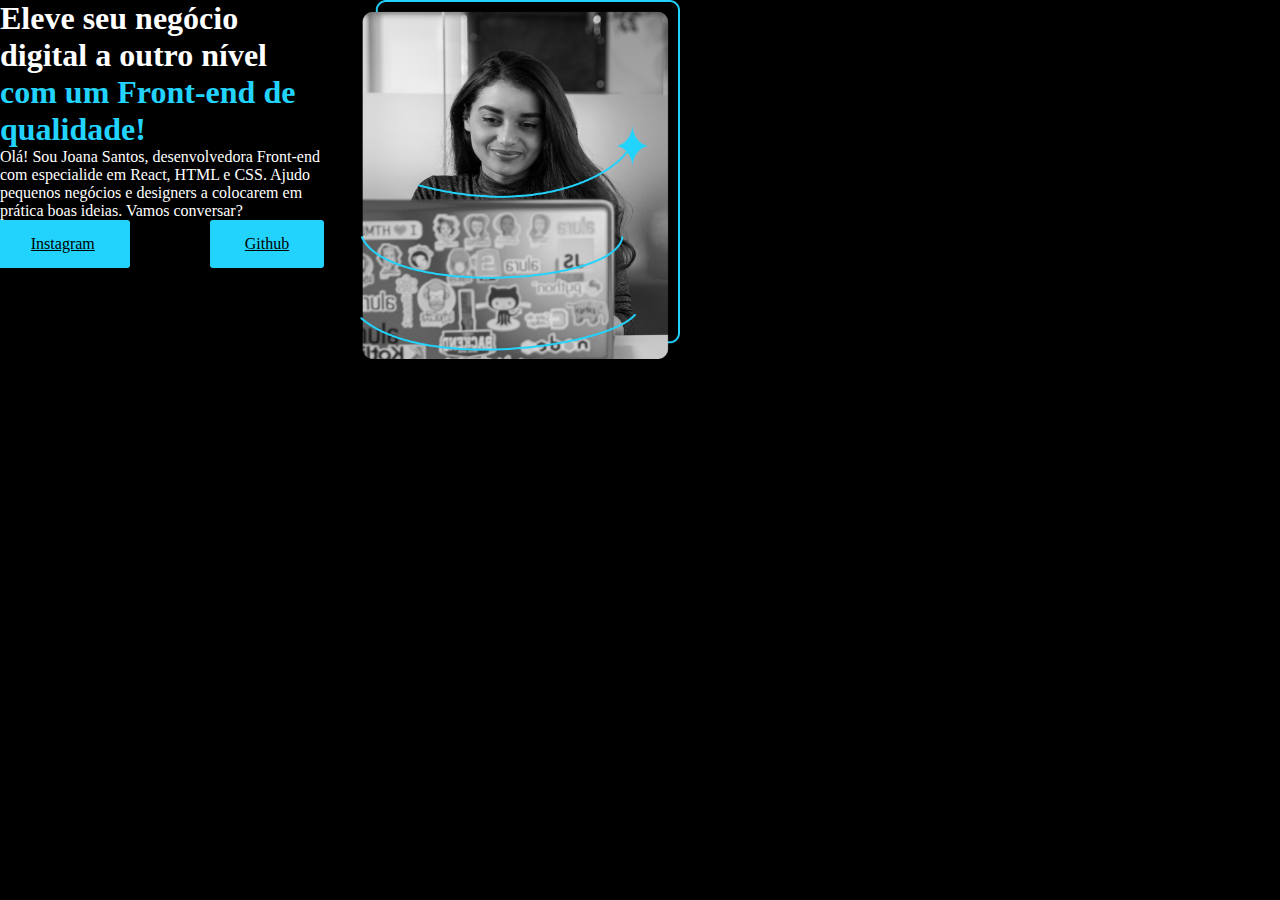
==== index.html @ 4a3dbf20 "Inicial" ====
<!DOCTYPE html>
<html lang="en">
<head>
    <meta charset="UTF-8">
    <meta name="viewport" content="width=device-width, initial-scale=1.0">
    
    <link rel="stylesheet" href="style.css">
    
    <title>Document</title>
</head>
<body class="tema-escuro">
    
    <main class="conteudo-principal">

        <div class="div-descricao">    
            <h1>Eleve seu negócio digital a outro nível <strong class="destaque">com um Front-end de qualidade!</strong></h1>
            <p>
                Olá! Sou Joana Santos, desenvolvedora Front-end com especialide em React, HTML e CSS.
                Ajudo pequenos negócios e designers a colocarem em prática boas ideias. Vamos conversar?
            </p>
        
            <div class="div-botoes">
                <a class="botoes" href="#">Instagram</a>
                <a class="botoes" href="#">Github</a>
            </div>

        </div>

        <img class="imagem" src="Imagem.png" alt="">
    </main>
</body>
</html>
---- style.css ----
*
{
    margin: 0;
    padding: 0;
}

.tema-escuro
{
    background-color: black;
    color: white;
}

body
{
    height: 100vh;
    box-sizing: border-box;
}

.conteudo-principal
{
    display: flex;
    gap: 40px;
}

.div-descricao
{
    width: 25%;   
}

.imagem
{
    width: 25%;
}

.destaque 
{
    color: #22d4fd;
}

.div-botoes
{
    display: flex;
    flex-direction: row;
    gap: 25%;
    justify-content: center;
}

.botoes
{
    background-color: #22d4fd;
    color: black;
    padding: 15px 35px;
    margin: 0;
    border-radius: 3px;
}
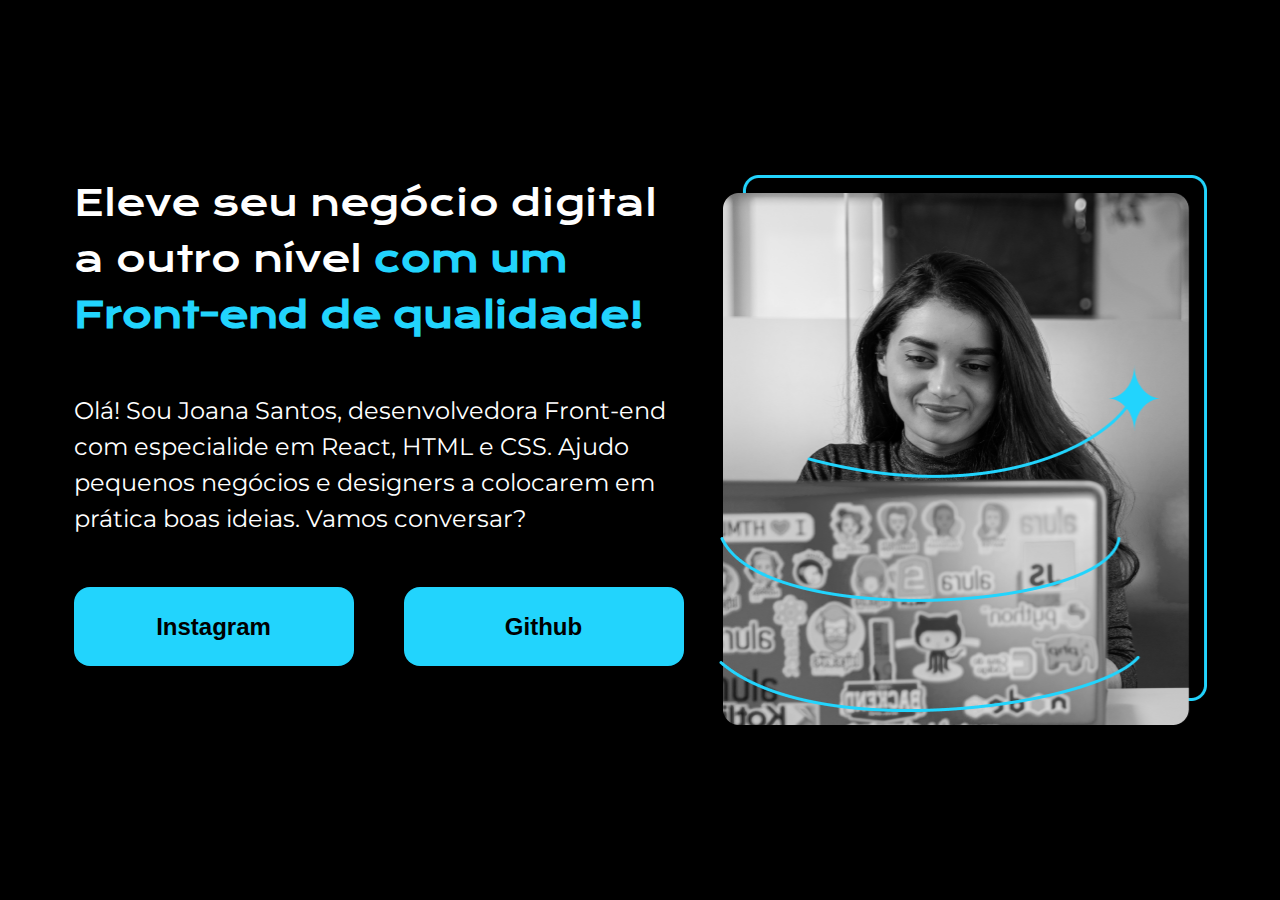
==== commit 6e44e96c: "estilizacao pagina" ====
--- a/index.html
+++ b/index.html
@@ -5,28 +5,30 @@
     <meta name="viewport" content="width=device-width, initial-scale=1.0">
     
     <link rel="stylesheet" href="style.css">
-    
-    <title>Document</title>
+    <title>Eleve seu negócio digital a outro nível</title>
 </head>
 <body class="tema-escuro">
-    
-    <main class="conteudo-principal">
+    <header></header>
 
-        <div class="div-descricao">    
-            <h1>Eleve seu negócio digital a outro nível <strong class="destaque">com um Front-end de qualidade!</strong></h1>
-            <p>
+    <main class="apresentacao">
+        <section class="apresentacao__conteudo">
+
+            <h1 class="apresentacao__conteudo__titulo">Eleve seu negócio digital a outro nível <strong class="apresentacao__conteudo__titulo__destaque">com um Front-end de qualidade!</strong></h1>
+            <h4 class="apresentacao__conteudo__descricao">
                 Olá! Sou Joana Santos, desenvolvedora Front-end com especialide em React, HTML e CSS.
                 Ajudo pequenos negócios e designers a colocarem em prática boas ideias. Vamos conversar?
-            </p>
-        
-            <div class="div-botoes">
-                <a class="botoes" href="#">Instagram</a>
-                <a class="botoes" href="#">Github</a>
+            </h4>
+
+            <div class="apresentacao__conteudo__btn">
+                <a class="apresentacao__conteudo__btn__style" href="#">Instagram</a>
+                <a class="apresentacao__conteudo__btn__style" href="#">Github</a>
             </div>
 
-        </div>
+        </section>  
+        <img class="apresentacao__imagem" src="Imagem.png" alt="">
 
-        <img class="imagem" src="Imagem.png" alt="">
     </main>
+
+    <footer></footer>
 </body>
 </html>--- a/style.css
+++ b/style.css
@@ -1,7 +1,23 @@
+@import url('https://fonts.googleapis.com/css2?family=Krona+One&family=Montserrat:ital,wght@0,100..900;1,100..900&display=swap');
+
 *
 {
     margin: 0;
     padding: 0;
+}
+
+a:link
+{
+    text-decoration: none;
+}
+
+body
+{
+    height: 100vh;
+    box-sizing: border-box;
+    display: flex;
+    align-items: center;
+    justify-content: center;
 }
 
 .tema-escuro
@@ -10,46 +26,73 @@
     color: white;
 }
 
-body
+.apresentacao
 {
-    height: 100vh;
-    box-sizing: border-box;
+    display: flex;
+    gap: 30px;
 }
 
-.conteudo-principal
+.apresentacao__conteudo
 {
-    display: flex;
-    gap: 40px;
+    width: 615px;
+    height: 482px;
+
+    display: flex; 
+    flex-direction: column;
+    justify-content: flex-start;
+    gap: 50px;
 }
 
-.div-descricao
+.apresentacao__conteudo__titulo
 {
-    width: 25%;   
+    font-family: "Krona One", sans-serif;
+    font-weight: 400;
+    line-height: 56px;
+    font-size: 36px;
 }
 
-.imagem
+.apresentacao__conteudo__descricao
 {
-    width: 25%;
+    font-family: "Montserrat", sans-serif;
+    font-weight: 400;
+    line-height: 36px;
+    font-size: 24px;
 }
 
-.destaque 
+.apresentacao__conteudo__titulo__destaque 
 {
     color: #22d4fd;
 }
 
-.div-botoes
+.apresentacao__conteudo__btn
 {
     display: flex;
     flex-direction: row;
-    gap: 25%;
+    gap: 50px;
+}
+
+.apresentacao__conteudo__btn__style
+{
+    width: 280px;
+    height: 36px;
+    border-radius: 16px;
+    padding: 21.5px 0;
+
+    font-family: "Montiserrat", sans-serif;
+    font-size: 24px;
+    font-weight: 600;
+    line-height: 36px;
+    align-items: center;
+    
+    background-color: #22d4fd;
+    color: black;
+
+    display: flex;
     justify-content: center;
 }
 
-.botoes
+.apresentacao__imagem
 {
-    background-color: #22d4fd;
-    color: black;
-    padding: 15px 35px;
-    margin: 0;
-    border-radius: 3px;
+    width: 488px;
+    height: 550px;
 }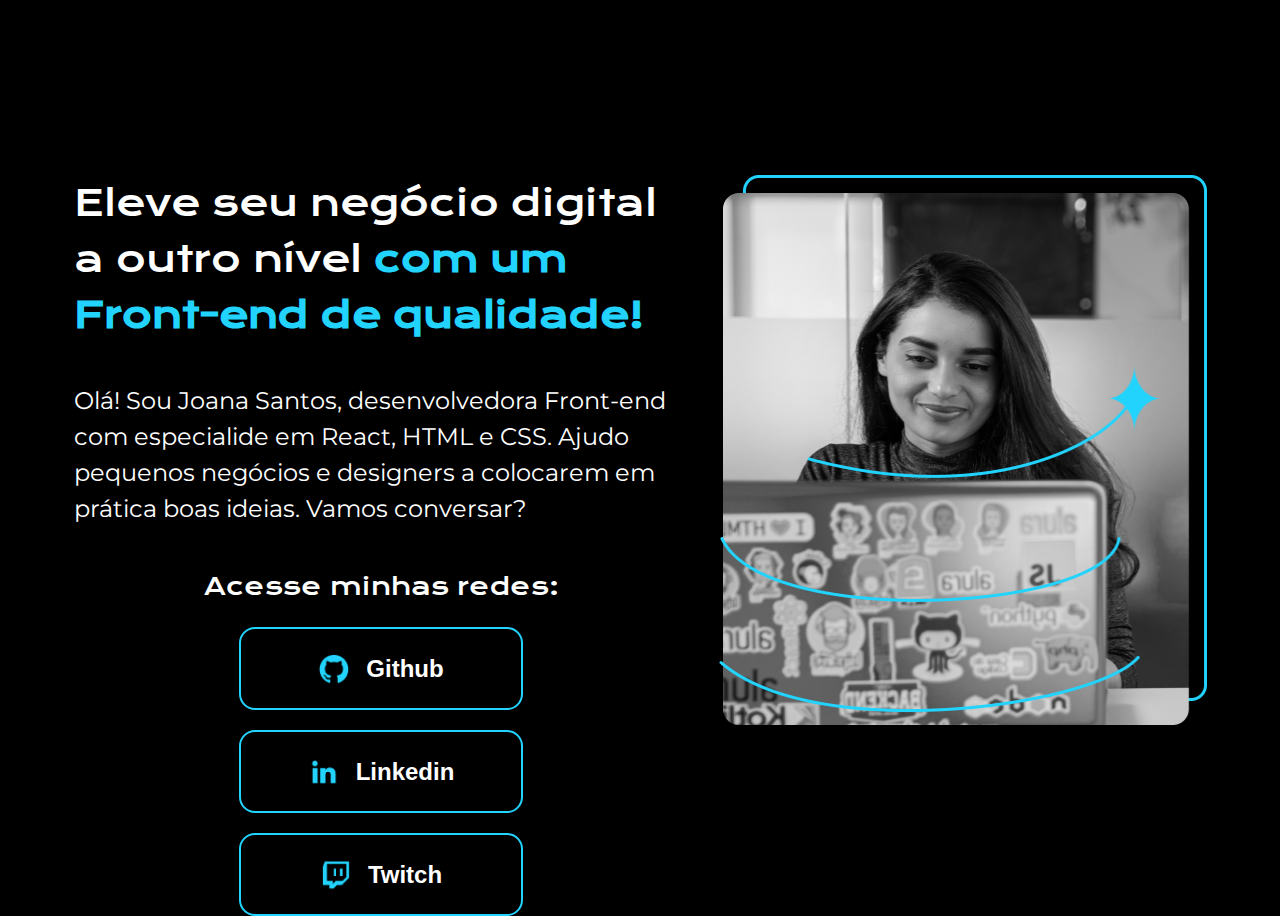
==== commit 4453d058: "add novos botoes" ====
--- a/index.html
+++ b/index.html
@@ -14,14 +14,16 @@
         <section class="apresentacao__conteudo">
 
             <h1 class="apresentacao__conteudo__titulo">Eleve seu negócio digital a outro nível <strong class="apresentacao__conteudo__titulo__destaque">com um Front-end de qualidade!</strong></h1>
-            <h4 class="apresentacao__conteudo__descricao">
+            <p class="apresentacao__conteudo__descricao">
                 Olá! Sou Joana Santos, desenvolvedora Front-end com especialide em React, HTML e CSS.
                 Ajudo pequenos negócios e designers a colocarem em prática boas ideias. Vamos conversar?
-            </h4>
+            </p>
 
             <div class="apresentacao__conteudo__btn">
-                <a class="apresentacao__conteudo__btn__style" href="#">Instagram</a>
-                <a class="apresentacao__conteudo__btn__style" href="#">Github</a>
+                <h2 class="apresentacao__conteudo__btn_titulo">Acesse minhas redes:</h2>
+                <a class="apresentacao__conteudo__btn__style" href="#"><img class="btn__icons" src="\icons\git-hub.png" alt="">Github</a>
+                <a class="apresentacao__conteudo__btn__style" href="#"><img class="btn__icons" src="\icons\linkedin.png" alt="">Linkedin</a>
+                <a class="apresentacao__conteudo__btn__style" href="#"><img class="btn__icons" src="\icons\twitch.png" alt="">Twitch</a>
             </div>
 
         </section>  
--- a/style.css
+++ b/style.css
@@ -40,7 +40,7 @@
     display: flex; 
     flex-direction: column;
     justify-content: flex-start;
-    gap: 50px;
+    gap: 40px;
 }
 
 .apresentacao__conteudo__titulo
@@ -67,8 +67,16 @@
 .apresentacao__conteudo__btn
 {
     display: flex;
-    flex-direction: row;
-    gap: 50px;
+    flex-direction: column;
+    align-items: center;
+    gap: 20px;
+}
+
+.apresentacao__conteudo__btn_titulo
+{
+    font-family: "Krona One", sans-serif;
+    font-weight: 400;
+    line-height: 40px;
 }
 
 .apresentacao__conteudo__btn__style
@@ -84,13 +92,25 @@
     line-height: 36px;
     align-items: center;
     
-    background-color: #22d4fd;
-    color: black;
-
+    border: solid 2px #22d4fd;
+    color: white;
+    
     display: flex;
     justify-content: center;
 }
 
+.apresentacao__conteudo__btn__style:hover
+{
+    background-color: white;
+    color: #22d4fd;
+}
+
+.btn__icons
+{
+    width: 32px;
+    height: 32px;
+    margin-right: 16px;
+}
 .apresentacao__imagem
 {
     width: 488px;
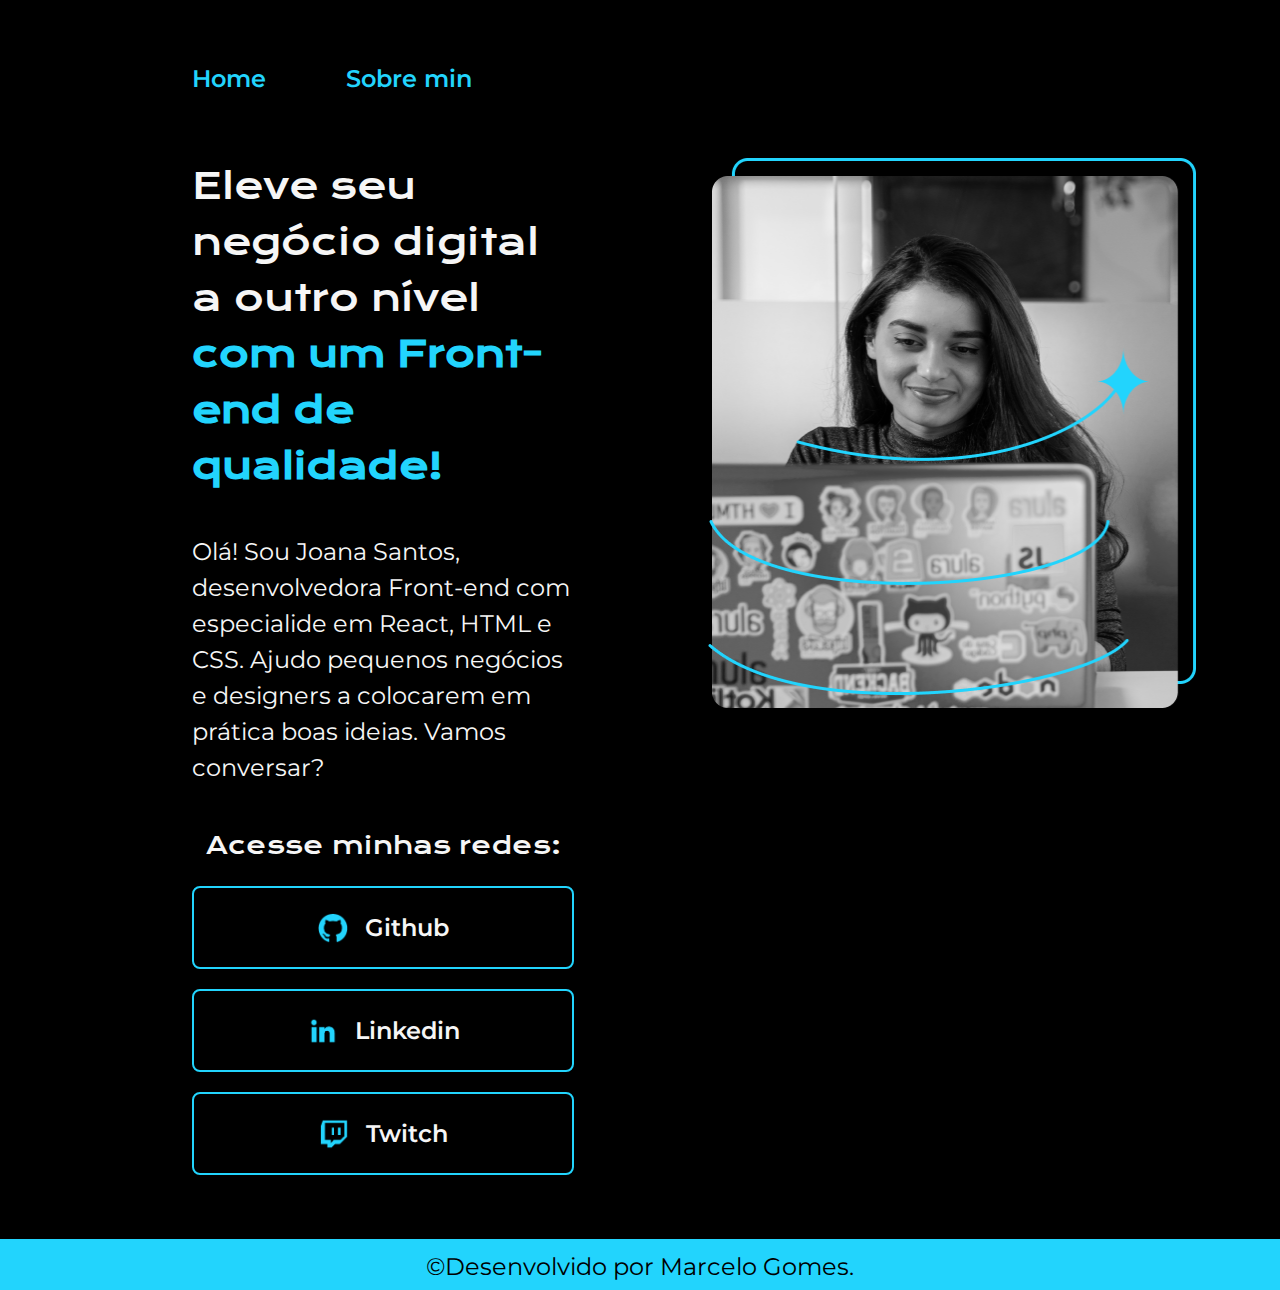
==== commit 15cd1f68: "add sobre utilizacao de var" ====
--- a/index.html
+++ b/index.html
@@ -4,15 +4,20 @@
     <meta charset="UTF-8">
     <meta name="viewport" content="width=device-width, initial-scale=1.0">
     
-    <link rel="stylesheet" href="style.css">
-    <title>Eleve seu negócio digital a outro nível</title>
+    <link rel="stylesheet" href="./styles/style.css">
+    <title>Home</title>
 </head>
 <body class="tema-escuro">
-    <header></header>
+    <header class="cabecalho">
+        <nav class="cabecalho__menu">
+            <a class="cabecalho__menu__link" href="#">Home</a>
+            <a class="cabecalho__menu__link" href="about.html">Sobre min</a>
+        </nav>
+    </header>
 
     <main class="apresentacao">
+        
         <section class="apresentacao__conteudo">
-
             <h1 class="apresentacao__conteudo__titulo">Eleve seu negócio digital a outro nível <strong class="apresentacao__conteudo__titulo__destaque">com um Front-end de qualidade!</strong></h1>
             <p class="apresentacao__conteudo__descricao">
                 Olá! Sou Joana Santos, desenvolvedora Front-end com especialide em React, HTML e CSS.
@@ -21,16 +26,24 @@
 
             <div class="apresentacao__conteudo__btn">
                 <h2 class="apresentacao__conteudo__btn_titulo">Acesse minhas redes:</h2>
-                <a class="apresentacao__conteudo__btn__style" href="#"><img class="btn__icons" src="\icons\git-hub.png" alt="">Github</a>
-                <a class="apresentacao__conteudo__btn__style" href="#"><img class="btn__icons" src="\icons\linkedin.png" alt="">Linkedin</a>
-                <a class="apresentacao__conteudo__btn__style" href="#"><img class="btn__icons" src="\icons\twitch.png" alt="">Twitch</a>
+
+                <a class="apresentacao__conteudo__btn__style" href="#">
+                    <img class="btn__icons" src="/icons/git-hub.png" alt=""> Github
+                </a>
+                <a class="apresentacao__conteudo__btn__style" href="#">
+                    <img class="btn__icons" src="/icons/linkedin.png" alt="">Linkedin
+                </a>
+                <a class="apresentacao__conteudo__btn__style" href="#">
+                    <img class="btn__icons" src="/icons/twitch.png" alt="">Twitch
+                </a>
             </div>
+        </section>
 
-        </section>  
-        <img class="apresentacao__imagem" src="Imagem.png" alt="">
-
+        <img class="apresentacao__imagem" src=".\imgs\Imagem.png" alt="Foto de Joana Programando">
     </main>
 
-    <footer></footer>
+    <footer class="rodape">
+        <p>&copy;Desenvolvido por Marcelo Gomes.</p>
+    </footer>
 </body>
 </html>--- a/styles/style.css
+++ b/styles/style.css
@@ -0,0 +1,170 @@
+@import url('https://fonts.googleapis.com/css2?family=Krona+One&family=Montserrat:ital,wght@0,100..900;1,100..900&display=swap');
+
+:root
+{
+--cor-primaria: #000;
+--cor-secundaria: #f6f6f6;
+--cor-terciaria: #22d4fd;
+
+}
+
+*
+{
+    margin: 0;
+    padding: 0;
+}
+
+a:link
+{
+    text-decoration: none;
+}
+
+.tema-escuro
+{
+    background-color: var(--cor-primaria);
+    color: var(--cor-secundaria);
+}
+
+body
+{
+    box-sizing: border-box;
+}
+
+.cabecalho
+{
+    padding: 5% 0 0 15%;
+}
+
+.cabecalho__menu
+{
+    display: flex;
+    gap: 80px;
+}
+
+.cabecalho__menu__link
+{
+    font-family: "Montserrat", sans-serif;
+    font-weight: 600;
+    font-size: 24px;
+    line-height: 30px;
+
+    color: var(--cor-terciaria);
+}
+
+.cabecalho__menu__link:hover
+{
+    color: var(--cor-primaria);
+    
+    text-decoration: underline var(--cor-terciaria);
+    text-underline-offset: 10px;
+    transition: 0.5s;
+}
+
+.apresentacao
+{
+    display: flex;
+    padding: 5% 15%;
+    justify-content: space-between;
+    gap: 15%;
+}
+
+.apresentacao__conteudo
+{
+    width: 615px;
+
+    display: flex; 
+    flex-direction: column;
+    justify-content: flex-end;
+    gap: 40px;
+}
+
+.apresentacao__imagem
+{
+    width: 488px;
+    height: 550px;
+}
+
+.apresentacao__conteudo__titulo
+{
+    font-family: "Krona One", sans-serif;
+    font-weight: 400;
+    line-height: 56px;
+    font-size: 36px;
+}
+
+.apresentacao__conteudo__descricao
+{
+    font-family: "Montserrat", sans-serif;
+    font-weight: 400;
+    line-height: 36px;
+    font-size: 24px;
+}
+
+.apresentacao__conteudo__titulo__destaque 
+{
+    color: var(--cor-terciaria);
+}
+
+.apresentacao__conteudo__btn
+{
+    display: flex;
+    flex-direction: column;
+    align-items: center;
+    gap: 20px;
+}
+
+.apresentacao__conteudo__btn_titulo
+{
+    font-family: "Krona One", sans-serif;
+    font-weight: 400;
+    line-height: 40px;
+}
+
+.apresentacao__conteudo__btn__style
+{
+    width: 378px;
+    height: 36px;
+    border-radius: 8px;
+    padding: 21.5px 0;
+
+    font-family: "Montserrat", sans-serif;
+    font-size: 24px;
+    font-weight: 600;
+    line-height: 36px;
+    align-items: center;
+    
+    border: solid 2px var(--cor-terciaria);
+    color: var(--cor-secundaria);
+    
+    display: flex;
+    justify-content: center;
+}
+
+.apresentacao__conteudo__btn__style:hover
+{
+    background-color: var(--cor-primaria);
+    color: var(--cor-terciaria);
+
+    transition: 0.5s;
+}
+
+.btn__icons
+{
+    width: 32px;
+    height: 32px;
+    margin-right: 16px;
+}
+
+.rodape
+{
+    font-family: "Montserrat", sans-serif;
+    font-weight: 400;
+    font-size: 24px;
+    line-height: 36px;
+    text-align: center;
+
+    background-color: var(--cor-terciaria);
+    color: var(--cor-primaria);
+
+    padding: 10px 20px 5px 20px;
+}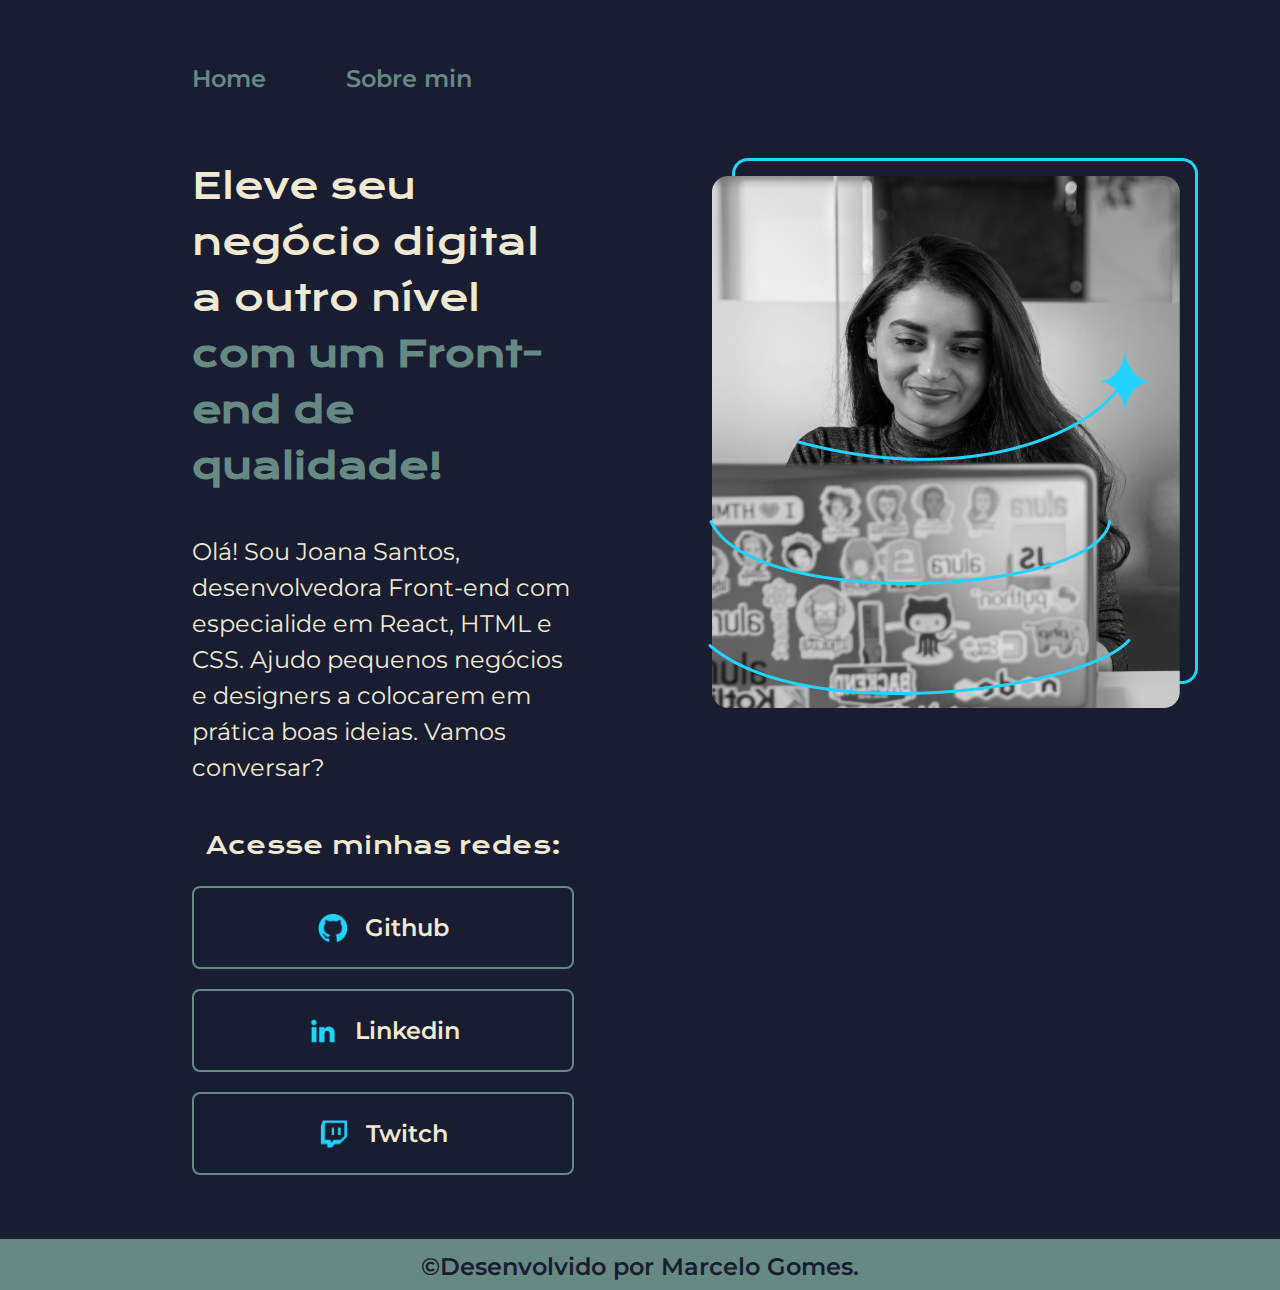
==== commit 70ef4083: "add responsividade" ====
--- a/index.html
+++ b/index.html
@@ -15,8 +15,7 @@
         </nav>
     </header>
 
-    <main class="apresentacao">
-        
+    <main class="apresentacao"> 
         <section class="apresentacao__conteudo">
             <h1 class="apresentacao__conteudo__titulo">Eleve seu negócio digital a outro nível <strong class="apresentacao__conteudo__titulo__destaque">com um Front-end de qualidade!</strong></h1>
             <p class="apresentacao__conteudo__descricao">
@@ -34,7 +33,7 @@
                     <img class="btn__icons" src="/icons/linkedin.png" alt="">Linkedin
                 </a>
                 <a class="apresentacao__conteudo__btn__style" href="#">
-                    <img class="btn__icons" src="/icons/twitch.png" alt="">Twitch
+                    <img class="btn__icons" src="/icons/twitch.png" alt="" >Twitch
                 </a>
             </div>
         </section>
--- a/styles/style.css
+++ b/styles/style.css
@@ -2,9 +2,18 @@
 
 :root
 {
---cor-primaria: #000;
---cor-secundaria: #f6f6f6;
---cor-terciaria: #22d4fd;
+--cor-primaria: #181D31;
+--cor-secundaria: #F0E9D2;
+--cor-terciaria: #678983;
+--cor-hover: #E6DDC4;
+
+--fonte-primaria: "Krona One", sans-serif;
+--fonte-primaria-size: 2.25rem;
+--fonte-primaria-weight: 400;
+
+--fonte-secundaria: "Montserrat", sans-serif;
+--fonte-secundaria-size: 1.5rem;
+--fonte-secundaria-weight: 400;
 
 }
 
@@ -43,9 +52,9 @@
 
 .cabecalho__menu__link
 {
-    font-family: "Montserrat", sans-serif;
+    font-family: var(--fonte-secundaria);;
+    font-size: var(--fonte-secundaria-size);
     font-weight: 600;
-    font-size: 24px;
     line-height: 30px;
 
     color: var(--cor-terciaria);
@@ -53,7 +62,7 @@
 
 .cabecalho__menu__link:hover
 {
-    color: var(--cor-primaria);
+    color: var(--cor-hover);
     
     text-decoration: underline var(--cor-terciaria);
     text-underline-offset: 10px;
@@ -70,34 +79,33 @@
 
 .apresentacao__conteudo
 {
-    width: 615px;
+    width: 50%;
 
     display: flex; 
     flex-direction: column;
-    justify-content: flex-end;
     gap: 40px;
 }
 
 .apresentacao__imagem
 {
-    width: 488px;
-    height: 550px;
+    width: auto;
+    max-height: 550px;
 }
 
 .apresentacao__conteudo__titulo
 {
-    font-family: "Krona One", sans-serif;
-    font-weight: 400;
+    font-family: var(--fonte-primaria);
+    font-size: var(--fonte-primaria-size);
+    font-weight: var(--fonte-primaria-weight);
     line-height: 56px;
-    font-size: 36px;
 }
 
 .apresentacao__conteudo__descricao
 {
-    font-family: "Montserrat", sans-serif;
-    font-weight: 400;
+    font-family: var(--fonte-secundaria);;
+    font-size: var(--fonte-secundaria-size);
+    font-weight: var(--fonte-secundaria-weight);
     line-height: 36px;
-    font-size: 24px;
 }
 
 .apresentacao__conteudo__titulo__destaque 
@@ -115,8 +123,8 @@
 
 .apresentacao__conteudo__btn_titulo
 {
-    font-family: "Krona One", sans-serif;
-    font-weight: 400;
+    font-family: var(--fonte-primaria);;
+    font-weight: var(--fonte-primaria-weight);
     line-height: 40px;
 }
 
@@ -127,8 +135,8 @@
     border-radius: 8px;
     padding: 21.5px 0;
 
-    font-family: "Montserrat", sans-serif;
-    font-size: 24px;
+    font-family: var(--fonte-secundaria);;
+    font-size: var(--fonte-secundaria-size);
     font-weight: 600;
     line-height: 36px;
     align-items: center;
@@ -142,7 +150,7 @@
 
 .apresentacao__conteudo__btn__style:hover
 {
-    background-color: var(--cor-primaria);
+    background-color: var(--cor-hover);
     color: var(--cor-terciaria);
 
     transition: 0.5s;
@@ -157,9 +165,9 @@
 
 .rodape
 {
-    font-family: "Montserrat", sans-serif;
-    font-weight: 400;
-    font-size: 24px;
+    font-family: var(--fonte-secundaria);;
+    font-size: var(--fonte-secundaria-size);
+    font-weight: 600;
     line-height: 36px;
     text-align: center;
 
@@ -167,4 +175,40 @@
     color: var(--cor-primaria);
 
     padding: 10px 20px 5px 20px;
+}
+
+@media (max-width: 1200px)
+{
+    .apresentacao
+    {
+       flex-direction: column-reverse;
+       padding: 5%;
+       align-items: center;
+       gap: 40px;
+    }
+
+    .apresentacao__conteudo
+    {
+        width: auto;
+    }
+
+    .apresentacao__imagem
+    {
+        width: auto;
+    }
+
+    .cabecalho
+    {
+        display: flex;
+        justify-content: center;
+        padding-left: 0;
+    }
+}
+
+@media (max-width: 600px)
+{
+    .apresentacao__imagem
+    {
+        width: 85%;
+    }
 }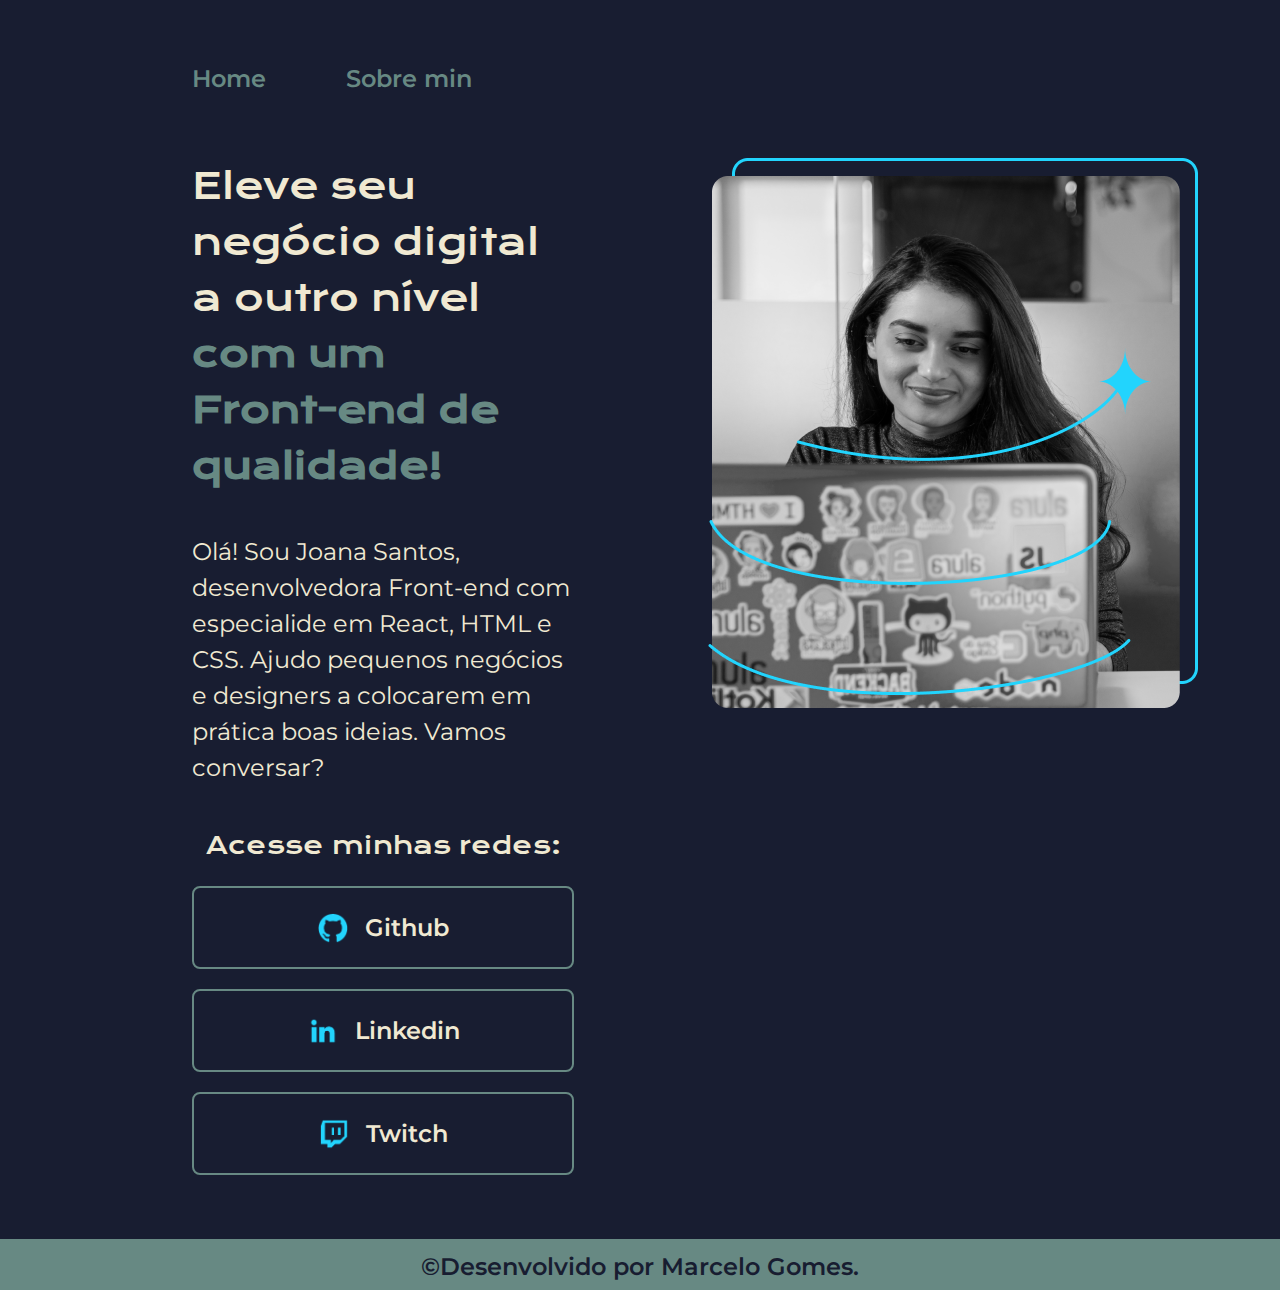
==== commit 8e3064c4: "add correcao" ====
--- a/index.html
+++ b/index.html
@@ -5,7 +5,7 @@
     <meta name="viewport" content="width=device-width, initial-scale=1.0">
     
     <link rel="stylesheet" href="./styles/style.css">
-    <title>Home</title>
+    <title>Eleve seu negócio digital a outro nível</title>
 </head>
 <body class="tema-escuro">
     <header class="cabecalho">
@@ -17,7 +17,7 @@
 
     <main class="apresentacao"> 
         <section class="apresentacao__conteudo">
-            <h1 class="apresentacao__conteudo__titulo">Eleve seu negócio digital a outro nível <strong class="apresentacao__conteudo__titulo__destaque">com um Front-end de qualidade!</strong></h1>
+            <h1 class="apresentacao__conteudo__titulo">Eleve seu negócio digital a outro nível <strong class="apresentacao__conteudo__titulo__destaque">com um <br>Front-end de qualidade!</strong></h1>
             <p class="apresentacao__conteudo__descricao">
                 Olá! Sou Joana Santos, desenvolvedora Front-end com especialide em React, HTML e CSS.
                 Ajudo pequenos negócios e designers a colocarem em prática boas ideias. Vamos conversar?
